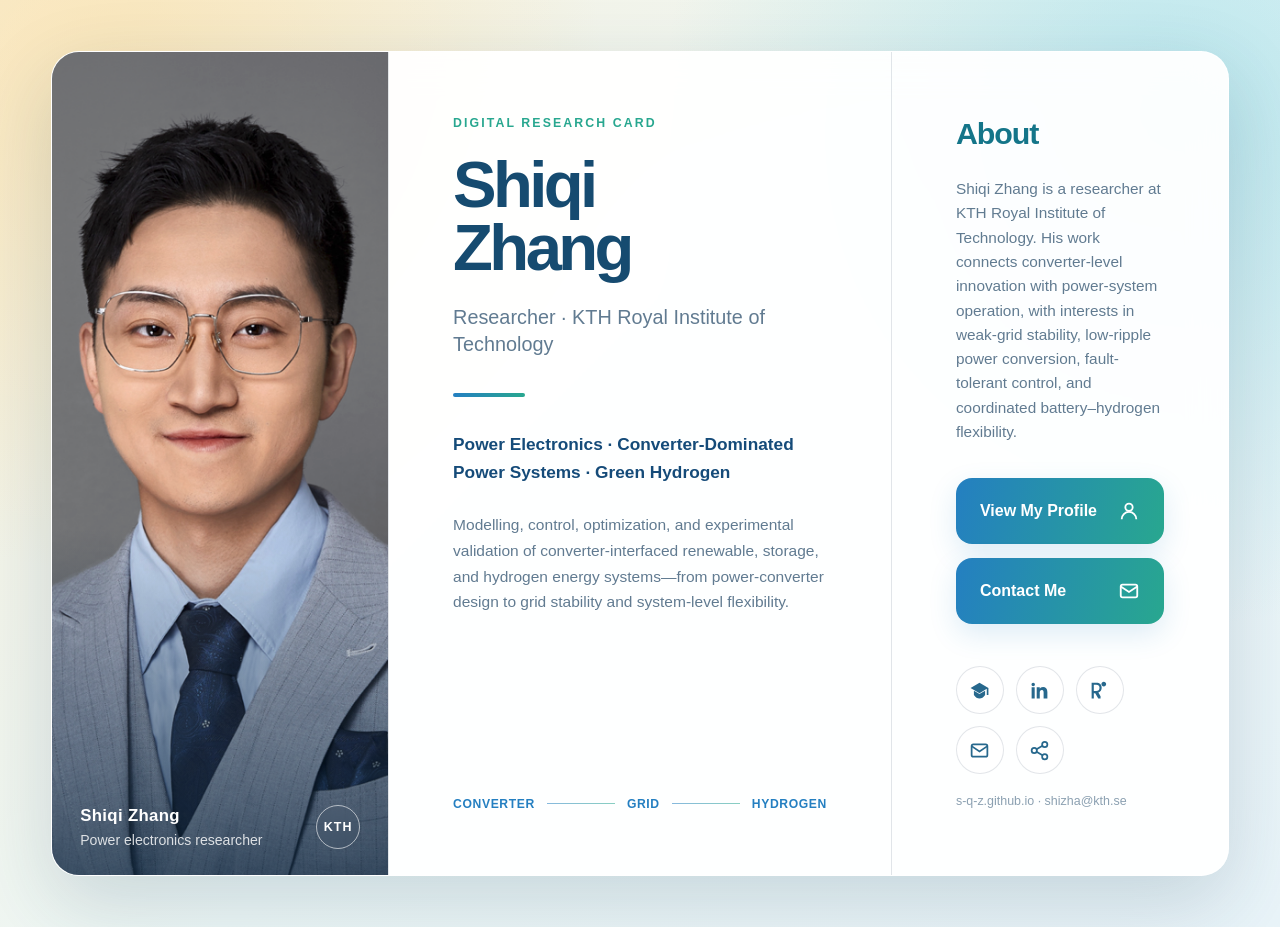
==== card/index.html @ 00502407 "Add responsive digital research card" ====
<!doctype html>
<html lang="en">
<head>
  <meta charset="utf-8">
  <meta name="viewport" content="width=device-width, initial-scale=1">
  <meta name="theme-color" content="#0c3658">
  <meta name="description" content="Digital research card for Shiqi Zhang, Researcher at KTH Royal Institute of Technology.">
  <meta property="og:title" content="Shiqi Zhang · Researcher at KTH">
  <meta property="og:description" content="Power electronics, converter-dominated power systems, and green hydrogen.">
  <meta property="og:image" content="https://s-q-z.github.io/images/avatar.jpg">
  <meta property="og:type" content="profile">
  <title>Shiqi Zhang · Digital Research Card</title>
  <style>
    :root {
      --ink: #102f4c;
      --ink-soft: #617b91;
      --line: rgba(16, 47, 76, .12);
      --blue: #247fc1;
      --teal: #28a78f;
      --paper: rgba(255, 255, 255, .94);
      --shadow: 0 28px 80px rgba(25, 69, 92, .18);
    }

    * { box-sizing: border-box; }

    html { min-height: 100%; }

    body {
      min-height: 100vh;
      margin: 0;
      display: grid;
      place-items: center;
      padding: clamp(18px, 4vw, 64px);
      color: var(--ink);
      font-family: Inter, ui-sans-serif, -apple-system, BlinkMacSystemFont, "Segoe UI", sans-serif;
      background:
        radial-gradient(circle at 9% 9%, rgba(255, 214, 132, .42), transparent 34%),
        radial-gradient(circle at 92% 12%, rgba(99, 201, 219, .36), transparent 36%),
        linear-gradient(135deg, #f7f0dd, #eef8f7 52%, #e9f4f9);
    }

    a { color: inherit; }
    button, a { -webkit-tap-highlight-color: transparent; }

    .card {
      width: min(1540px, 100%);
      min-height: min(810px, calc(100vh - 80px));
      display: grid;
      grid-template-columns: minmax(270px, .92fr) minmax(430px, 1.38fr) minmax(320px, .92fr);
      overflow: hidden;
      border: 1px solid rgba(255, 255, 255, .9);
      border-radius: 28px;
      background: var(--paper);
      box-shadow: var(--shadow);
      backdrop-filter: blur(18px);
    }

    .portrait {
      position: relative;
      min-height: 560px;
      overflow: hidden;
      background: #cbd6de;
    }

    .portrait img {
      width: 100%;
      height: 100%;
      display: block;
      object-fit: cover;
      object-position: center 34%;
      filter: saturate(.88) contrast(1.03);
      transform: scale(1.015);
    }

    .portrait::after {
      content: "";
      position: absolute;
      inset: auto 0 0;
      height: 42%;
      background: linear-gradient(transparent, rgba(8, 34, 57, .7));
      pointer-events: none;
    }

    .portrait-label {
      position: absolute;
      z-index: 1;
      left: 28px;
      right: 28px;
      bottom: 26px;
      display: flex;
      align-items: end;
      justify-content: space-between;
      gap: 18px;
      color: white;
    }

    .portrait-label strong {
      display: block;
      margin-bottom: 5px;
      font-size: 1.05rem;
      letter-spacing: .02em;
    }

    .portrait-label span { font-size: .88rem; opacity: .82; }

    .kth-mark {
      flex: 0 0 auto;
      width: 44px;
      height: 44px;
      display: grid;
      place-items: center;
      border: 1px solid rgba(255, 255, 255, .6);
      border-radius: 50%;
      font-size: .78rem;
      font-weight: 800;
      letter-spacing: .08em;
      backdrop-filter: blur(8px);
    }

    .identity,
    .about { padding: clamp(38px, 5vw, 76px); }

    .identity {
      position: relative;
      display: flex;
      flex-direction: column;
      justify-content: center;
      border-left: 1px solid var(--line);
      border-right: 1px solid var(--line);
    }

    .eyebrow {
      margin: 0 0 24px;
      color: var(--teal);
      font-size: .77rem;
      font-weight: 800;
      letter-spacing: .17em;
      text-transform: uppercase;
    }

    h1 {
      margin: 0;
      max-width: 10ch;
      color: #164b70;
      font-size: clamp(3rem, 5.1vw, 5.7rem);
      font-weight: 560;
      letter-spacing: -.055em;
      line-height: .96;
    }

    .role {
      margin: 24px 0 0;
      color: var(--ink-soft);
      font-size: clamp(1.08rem, 1.55vw, 1.5rem);
      line-height: 1.4;
    }

    .rule {
      width: 72px;
      height: 4px;
      margin: 34px 0;
      border: 0;
      border-radius: 999px;
      background: linear-gradient(90deg, var(--blue), var(--teal));
    }

    .keywords {
      margin: 0 0 26px;
      color: #154b79;
      font-size: clamp(1rem, 1.35vw, 1.28rem);
      font-weight: 650;
      line-height: 1.6;
    }

    .summary {
      max-width: 700px;
      margin: 0;
      color: var(--ink-soft);
      font-size: clamp(.97rem, 1.16vw, 1.12rem);
      line-height: 1.65;
    }

    .flow {
      margin-top: auto;
      padding-top: 48px;
      display: flex;
      align-items: center;
      gap: 12px;
      color: var(--blue);
      font-size: .76rem;
      font-weight: 750;
      letter-spacing: .05em;
      text-transform: uppercase;
    }

    .flow i {
      height: 1px;
      flex: 1;
      background: linear-gradient(90deg, var(--blue), var(--teal));
      opacity: .55;
    }

    .about {
      display: flex;
      flex-direction: column;
    }

    h2 {
      margin: 0 0 26px;
      color: #147589;
      font-size: clamp(1.9rem, 2.3vw, 2.7rem);
      font-weight: 600;
      letter-spacing: -.035em;
    }

    .about-copy {
      margin: 0;
      color: var(--ink-soft);
      font-size: clamp(.96rem, 1.1vw, 1.08rem);
      line-height: 1.58;
    }

    .actions {
      display: grid;
      gap: 14px;
      margin-top: 34px;
    }

    .action {
      min-height: 66px;
      display: flex;
      align-items: center;
      justify-content: space-between;
      gap: 18px;
      padding: 0 24px;
      border: 0;
      border-radius: 16px;
      color: white;
      background: linear-gradient(105deg, var(--blue), var(--teal));
      box-shadow: 0 10px 28px rgba(36, 127, 193, .15);
      font: inherit;
      font-weight: 700;
      text-decoration: none;
      cursor: pointer;
      transition: transform .2s ease, box-shadow .2s ease;
    }

    .action:hover,
    .action:focus-visible {
      transform: translateY(-2px);
      box-shadow: 0 14px 34px rgba(36, 127, 193, .25);
      outline: none;
    }

    .action svg { width: 22px; height: 22px; flex: 0 0 auto; }

    .socials {
      margin-top: auto;
      padding-top: 42px;
      display: flex;
      flex-wrap: wrap;
      gap: 12px;
    }

    .social {
      width: 48px;
      height: 48px;
      display: grid;
      place-items: center;
      border: 1px solid var(--line);
      border-radius: 50%;
      color: #27688d;
      background: rgba(255, 255, 255, .78);
      text-decoration: none;
      transition: color .2s ease, border-color .2s ease, transform .2s ease;
    }

    .social:hover,
    .social:focus-visible {
      color: var(--teal);
      border-color: rgba(40, 167, 143, .5);
      transform: translateY(-2px);
      outline: none;
    }

    .social svg { width: 21px; height: 21px; }

    .hint {
      margin: 18px 0 0;
      color: #8ba0b1;
      font-size: .78rem;
      line-height: 1.5;
    }

    .toast {
      position: fixed;
      left: 50%;
      bottom: 24px;
      z-index: 5;
      padding: 11px 18px;
      border-radius: 999px;
      color: white;
      background: #0e3a59;
      box-shadow: 0 12px 30px rgba(14, 58, 89, .24);
      font-size: .9rem;
      opacity: 0;
      transform: translate(-50%, 18px);
      pointer-events: none;
      transition: .25s ease;
    }

    .toast.show { opacity: 1; transform: translate(-50%, 0); }

    @media (max-width: 1040px) {
      body { padding: 20px; place-items: start center; }
      .card { grid-template-columns: .86fr 1.14fr; min-height: auto; }
      .portrait { min-height: 650px; }
      .identity { border-right: 0; }
      .about { grid-column: 1 / -1; border-top: 1px solid var(--line); }
      .about-copy { max-width: 820px; }
      .socials { margin-top: 36px; }
    }

    @media (max-width: 680px) {
      body { display: block; padding: 12px; }
      .card { display: block; border-radius: 22px; }
      .portrait { min-height: 460px; }
      .portrait img { object-position: center 30%; }
      .identity, .about { padding: 34px 26px; }
      .identity { border: 0; border-top: 1px solid var(--line); }
      h1 { max-width: none; font-size: clamp(3rem, 15vw, 4.5rem); }
      .flow { padding-top: 38px; }
      .action { min-height: 62px; }
    }

    @media (prefers-reduced-motion: reduce) {
      *, *::before, *::after { scroll-behavior: auto !important; transition: none !important; }
    }
  </style>
</head>
<body>
  <main class="card" aria-label="Digital research card for Shiqi Zhang">
    <section class="portrait" aria-label="Portrait">
      <img src="../images/avatar.jpg" alt="Portrait of Shiqi Zhang">
      <div class="portrait-label">
        <div><strong>Shiqi Zhang</strong><span>Power electronics researcher</span></div>
        <div class="kth-mark" aria-label="KTH">KTH</div>
      </div>
    </section>

    <section class="identity">
      <p class="eyebrow">Digital research card</p>
      <h1>Shiqi<br>Zhang</h1>
      <p class="role">Researcher · KTH Royal Institute of Technology</p>
      <hr class="rule">
      <p class="keywords">Power Electronics · Converter-Dominated Power Systems · Green Hydrogen</p>
      <p class="summary">Modelling, control, optimization, and experimental validation of converter-interfaced renewable, storage, and hydrogen energy systems—from power-converter design to grid stability and system-level flexibility.</p>
      <div class="flow" aria-hidden="true"><span>Converter</span><i></i><span>Grid</span><i></i><span>Hydrogen</span></div>
    </section>

    <section class="about">
      <h2>About</h2>
      <p class="about-copy">Shiqi Zhang is a researcher at KTH Royal Institute of Technology. His work connects converter-level innovation with power-system operation, with interests in weak-grid stability, low-ripple power conversion, fault-tolerant control, and coordinated battery–hydrogen flexibility.</p>

      <div class="actions">
        <a class="action" href="../" aria-label="View full academic profile">
          <span>View My Profile</span>
          <svg aria-hidden="true" viewBox="0 0 24 24" fill="none" stroke="currentColor" stroke-width="2"><circle cx="12" cy="8" r="4"/><path d="M4 21a8 8 0 0 1 16 0"/></svg>
        </a>
        <a class="action" href="mailto:shizha@kth.se" aria-label="Email Shiqi Zhang">
          <span>Contact Me</span>
          <svg aria-hidden="true" viewBox="0 0 24 24" fill="none" stroke="currentColor" stroke-width="2"><rect x="3" y="5" width="18" height="14" rx="2"/><path d="m3 7 9 6 9-6"/></svg>
        </a>
      </div>

      <nav class="socials" aria-label="Academic and professional links">
        <a class="social" href="https://scholar.google.com/citations?user=f6Bvb1UAAAAJ&amp;hl=en" target="_blank" rel="noopener noreferrer" aria-label="Google Scholar" title="Google Scholar">
          <svg aria-hidden="true" viewBox="0 0 24 24" fill="currentColor"><path d="M12 3 1.8 9 12 15l8.3-4.9V17h1.9V9L12 3Zm-6.4 9.3V17c1.8 2.7 4 4 6.4 4s4.6-1.3 6.4-4v-4.7L12 16l-6.4-3.7Z"/></svg>
        </a>
        <a class="social" href="https://www.linkedin.com/in/shiqi-zhang-9b76a1359/" target="_blank" rel="noopener noreferrer" aria-label="LinkedIn" title="LinkedIn">
          <svg aria-hidden="true" viewBox="0 0 24 24" fill="currentColor"><path d="M6.5 8.2H3V21h3.5V8.2ZM4.8 3A2 2 0 1 0 4.8 7a2 2 0 0 0 0-4Zm16.2 10.7c0-3.9-2.1-5.7-4.9-5.7-2.2 0-3.3 1.2-3.8 2.1V8.2H8.8V21h3.5v-6.3c0-1.7.3-3.3 2.4-3.3 2 0 2 1.9 2 3.4V21H21v-7.3Z"/></svg>
        </a>
        <a class="social" href="https://www.researchgate.net/profile/Shiqi-Zhang-63" target="_blank" rel="noopener noreferrer" aria-label="ResearchGate" title="ResearchGate">
          <svg aria-hidden="true" viewBox="0 0 24 24" fill="currentColor"><path d="M19.6 4.7c0 1.5-1.2 2.7-2.7 2.7s-2.7-1.2-2.7-2.7S15.4 2 16.9 2s2.7 1.2 2.7 2.7ZM13.2 21h-2.6l-3.5-6H5.5v6H3V3h5.4c3.8 0 6.1 2.1 6.1 5.8 0 2.5-1.3 4.5-3.8 5.4l2.5 4.3V21ZM5.5 5.4v7.2h2.7c2.5 0 3.8-1.2 3.8-3.7s-1.3-3.5-3.8-3.5H5.5Z"/></svg>
        </a>
        <button class="social" type="button" id="copy-email" aria-label="Copy email address" title="Copy email">
          <svg aria-hidden="true" viewBox="0 0 24 24" fill="none" stroke="currentColor" stroke-width="2"><rect x="3" y="5" width="18" height="14" rx="2"/><path d="m3 7 9 6 9-6"/></svg>
        </button>
        <button class="social" type="button" id="share-card" aria-label="Share this card" title="Share card">
          <svg aria-hidden="true" viewBox="0 0 24 24" fill="none" stroke="currentColor" stroke-width="2"><circle cx="18" cy="5" r="3"/><circle cx="6" cy="12" r="3"/><circle cx="18" cy="19" r="3"/><path d="m8.6 10.5 6.8-4M8.6 13.5l6.8 4"/></svg>
        </button>
      </nav>
      <p class="hint">s-q-z.github.io · shizha@kth.se</p>
    </section>
  </main>

  <div class="toast" id="toast" role="status" aria-live="polite"></div>

  <script>
    const toast = document.getElementById('toast');
    let toastTimer;

    function notify(message) {
      toast.textContent = message;
      toast.classList.add('show');
      clearTimeout(toastTimer);
      toastTimer = setTimeout(() => toast.classList.remove('show'), 2200);
    }

    async function copyText(text, message) {
      try {
        await navigator.clipboard.writeText(text);
        notify(message);
      } catch (_) {
        window.prompt('Copy this:', text);
      }
    }

    document.getElementById('copy-email').addEventListener('click', () => {
      copyText('shizha@kth.se', 'Email copied');
    });

    document.getElementById('share-card').addEventListener('click', async () => {
      const shareData = {
        title: 'Shiqi Zhang · Researcher at KTH',
        text: 'Power electronics, converter-dominated power systems, and green hydrogen.',
        url: window.location.href
      };
      if (navigator.share) {
        try { await navigator.share(shareData); } catch (_) {}
      } else {
        copyText(window.location.href, 'Card link copied');
      }
    });
  </script>
</body>
</html>
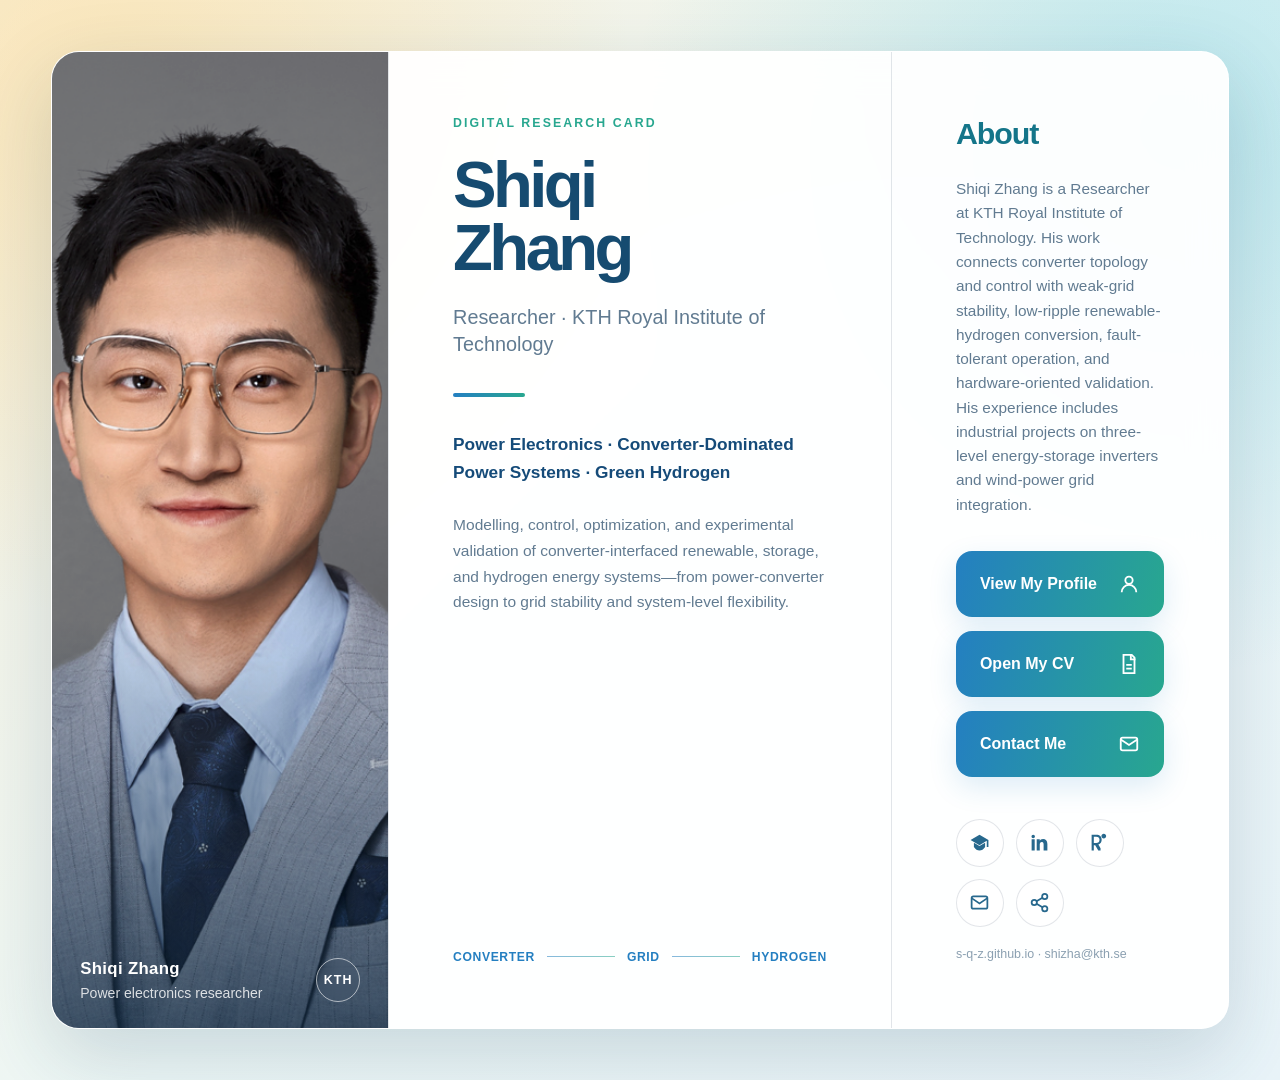
==== commit 26129856: "Align online profiles with current CV" ====
--- a/card/index.html
+++ b/card/index.html
@@ -360,12 +360,16 @@
 
     <section class="about">
       <h2>About</h2>
-      <p class="about-copy">Shiqi Zhang is a researcher at KTH Royal Institute of Technology. His work connects converter-level innovation with power-system operation, with interests in weak-grid stability, low-ripple power conversion, fault-tolerant control, and coordinated battery–hydrogen flexibility.</p>
+      <p class="about-copy">Shiqi Zhang is a Researcher at KTH Royal Institute of Technology. His work connects converter topology and control with weak-grid stability, low-ripple renewable-hydrogen conversion, fault-tolerant operation, and hardware-oriented validation. His experience includes industrial projects on three-level energy-storage inverters and wind-power grid integration.</p>
 
       <div class="actions">
         <a class="action" href="../" aria-label="View full academic profile">
           <span>View My Profile</span>
           <svg aria-hidden="true" viewBox="0 0 24 24" fill="none" stroke="currentColor" stroke-width="2"><circle cx="12" cy="8" r="4"/><path d="M4 21a8 8 0 0 1 16 0"/></svg>
+        </a>
+        <a class="action" href="../ShiqiZhang_CV.pdf?v=20261114" target="_blank" rel="noopener noreferrer" aria-label="Open academic curriculum vitae">
+          <span>Open My CV</span>
+          <svg aria-hidden="true" viewBox="0 0 24 24" fill="none" stroke="currentColor" stroke-width="2"><path d="M6 2h9l3 3v17H6z"/><path d="M14 2v5h5M9 13h6M9 17h6"/></svg>
         </a>
         <a class="action" href="mailto:shizha@kth.se" aria-label="Email Shiqi Zhang">
           <span>Contact Me</span>
